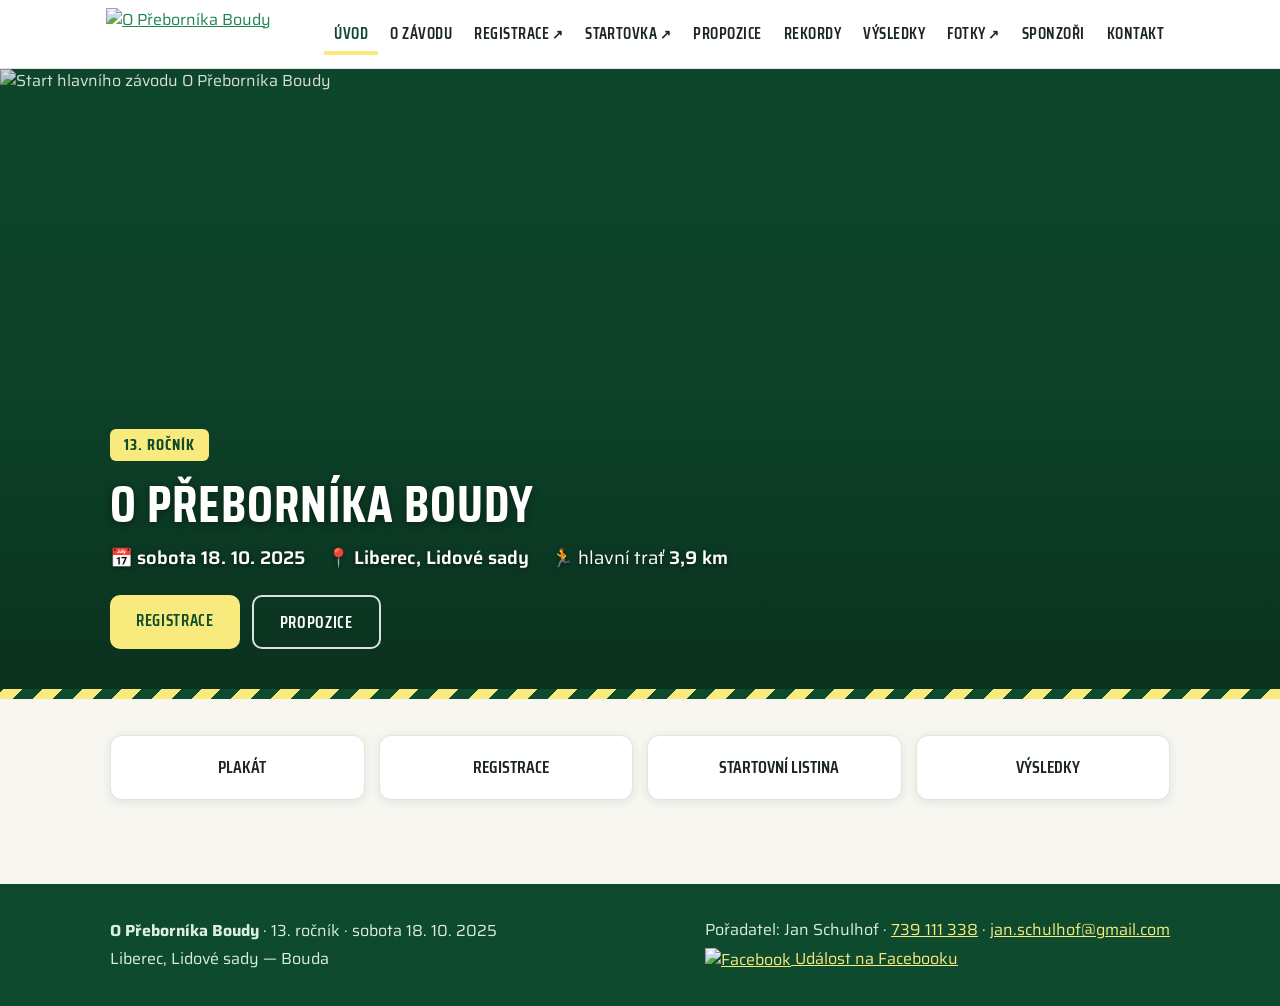
==== index.html @ d89042b5 "Add files via upload" ====
<!DOCTYPE html>
<html lang="cs">
<head>
  <meta charset="utf-8">
  <meta name="viewport" content="width=device-width, initial-scale=1, viewport-fit=cover">
  <title>O Přeborníka Boudy — přespolní běh, Liberec</title>
  <meta name="description" content="13. ročník župního přeboru o krále Boudy v přespolním běhu. Sobota 18. 10. 2025, Liberec – Lidové sady.">
  <link rel="icon" href="logo.png">
  <link rel="canonical" href="https://prebornikboudy.github.io/index.html">
  <meta property="og:title" content="O Přeborníka Boudy — přespolní běh, Liberec">
  <meta property="og:description" content="13. ročník župního přeboru o krále Boudy v přespolním běhu. Sobota 18. 10. 2025, Liberec – Lidové sady.">
  <meta property="og:type" content="website">
  <meta property="og:image" content="https://prebornikboudy.github.io/start.jpg">
  <link rel="preconnect" href="https://fonts.googleapis.com">
  <link rel="preconnect" href="https://fonts.gstatic.com" crossorigin>
  <link href="https://fonts.googleapis.com/css2?family=Saira+Condensed:wght@600;700&family=Saira:wght@400;600&display=swap" rel="stylesheet">
  <link rel="stylesheet" href="site.css?v=1">
  <script src="site.js?v=1" defer></script>
</head>
<body>
  <header class="listka">
    <div class="listka-vnitrek">
      <a class="listka-logo" href="index.html" aria-label="Úvodní stránka"><img src="logo.png" alt="O Přeborníka Boudy" height="52"></a>
      <button class="nav-prepinac" type="button" aria-label="Menu" aria-expanded="false">☰</button>
      <nav class="hlavni-nav" aria-label="Hlavní navigace">
      <a href="index.html" class="aktivni">Úvod</a>
      <a href="ozavodu.html">O závodu</a>
      <a href="https://www.sportchallenge.cz/cz/prebornikboudy/2023/registrace" class="ven" target="_blank" rel="noopener">Registrace</a>
      <a href="https://www.sportchallenge.cz/cz/prebornikboudy/2023/startovka" class="ven" target="_blank" rel="noopener">Startovka</a>
      <a href="propozice.html">Propozice</a>
      <a href="rekordy.html">Rekordy</a>
      <a href="vysledky.html">Výsledky</a>
      <a href="https://www.zonerama.com/OPrebornikaBoudy/624630" class="ven" target="_blank" rel="noopener">Fotky</a>
      <a href="sponzori.html">Sponzoři</a>
      <a href="kontakt.html">Kontakt</a>
      </nav>
    </div>
  </header>
  <div class="hero">
    <img class="hero-foto" src="start.jpg" alt="Start hlavního závodu O Přeborníka Boudy" fetchpriority="high">
    <div class="hero-obsah">
      <span class="hero-rocnik">13. ročník</span>
      <h1>O Přeborníka Boudy</h1>
      <div class="hero-info">
        <span>📅 <b>sobota 18. 10. 2025</b></span>
        <span>📍 <b>Liberec, Lidové sady</b></span>
        <span>🏃 hlavní trať <b>3,9 km</b></span>
      </div>
      <div class="tlacitka">
        <a class="tl tl-plny" href="https://www.sportchallenge.cz/cz/prebornikboudy/2023/registrace" target="_blank" rel="noopener">Registrace</a>
        <a class="tl tl-obrys" href="propozice.html">Propozice</a>
      </div>
    </div>
  </div>
  <div class="faborek"></div>

  <main class="obal">
    <div class="rychle-odkazy">
      <a class="rychly" href="plakat.jpg" target="_blank"><img src="poster.png" alt="" loading="lazy">Plakát</a>
      <a class="rychly" href="https://www.sportchallenge.cz/cz/prebornikboudy/2023/registrace" target="_blank" rel="noopener"><img src="registrace.png" alt="" loading="lazy">Registrace</a>
      <a class="rychly" href="https://www.sportchallenge.cz/cz/prebornikboudy/2023/startovka" target="_blank" rel="noopener"><img src="startovka.png" alt="" loading="lazy">Startovní listina</a>
      <a class="rychly" href="vysledky.html"><img src="vysledky.png" alt="" loading="lazy">Výsledky</a>
    </div>
  </main>
  <footer class="paticka">
    <div class="paticka-vnitrek">
      <div>
        <p><b>O Přeborníka Boudy</b> · 13. ročník · sobota 18.&nbsp;10.&nbsp;2025</p>
        <p>Liberec, Lidové sady — Bouda</p>
      </div>
      <div>
        <p>Pořadatel: Jan Schulhof · <a href="tel:+420739111338">739 111 338</a> · <a href="mailto:jan.schulhof@gmail.com">jan.schulhof@gmail.com</a></p>
        <p><a class="fb-odkaz" href="https://www.facebook.com/events/980581833179244" target="_blank" rel="noopener"><img src="facebook.png" alt="Facebook" loading="lazy"> Událost na Facebooku</a></p>
      </div>
    </div>
  </footer>
</body>
</html>
---- site.css ----
/* =========================================================================
   O Přeborníka Boudy — společný design celého webu
   Paleta vychází z původních barev závodu (zelená + žlutá „fáborková“).
   Bez Bootstrapu, bez jQuery. Jeden CSS pro všechny stránky.
   ========================================================================= */

:root {
  /* Barvy */
  --les:        #1E8552;   /* hlavní zelená (ztmavená kvůli kontrastu) */
  --les-svetla: #239F61;   /* původní zelená závodu */
  --les-tmava:  #0E4A2E;   /* hluboký les – patička, overlay */
  --faborek:    #F8EA7D;   /* žlutá páska značící trať */
  --papir:      #F7F6F1;   /* pozadí */
  --karta:      #FFFFFF;
  --inkoust:    #1B2620;   /* text */
  --inkoust-2:  #55635B;   /* tlumený text */
  --linka:      #E1E5DD;

  /* Písma */
  --pismo-nadpis: "Saira Condensed", "Arial Narrow", Arial, sans-serif;
  --pismo-text:   "Saira", Arial, sans-serif;

  --radius: 12px;
  --stin: 0 2px 10px rgba(14, 74, 46, .10);
  --stin-velky: 0 10px 30px rgba(14, 74, 46, .18);
  --max-sirka: 1100px;
  --vyska-listky: 69px;
}

* { box-sizing: border-box; }

html { scroll-behavior: smooth; }

body {
  margin: 0;
  background: var(--papir);
  color: var(--inkoust);
  font-family: var(--pismo-text);
  font-size: 16px;
  line-height: 1.55;
}

img { max-width: 100%; height: auto; }

a { color: var(--les); }
a:hover { color: var(--les-tmava); }

h1, h2, h3 {
  font-family: var(--pismo-nadpis);
  text-transform: uppercase;
  letter-spacing: .02em;
  line-height: 1.15;
  margin: 0 0 .5em;
}
h1 { font-size: clamp(2rem, 5vw, 3.2rem); font-weight: 700; }
h2 { font-size: clamp(1.5rem, 3.5vw, 2.2rem); font-weight: 600; }
h3 { font-size: 1.25rem; font-weight: 600; }

/* --- Fáborek: diagonální páska = podpis webu ------------------------- */
.faborek {
  height: 10px;
  background: repeating-linear-gradient(
    -45deg,
    var(--faborek) 0 14px,
    var(--les-tmava) 14px 28px
  );
  border: 0;
  margin: 0;
}
h2.s-faborkem::after {
  content: "";
  display: block;
  width: 90px;
  height: 7px;
  margin-top: 8px;
  background: repeating-linear-gradient(
    -45deg,
    var(--faborek) 0 9px,
    var(--les) 9px 18px
  );
  border-radius: 3px;
}
.stred h2.s-faborkem::after { margin-left: auto; margin-right: auto; }

/* --- Horní lišta ------------------------------------------------------ */
.listka {
  position: sticky;
  top: 0;
  z-index: 100;
  background: var(--karta);
  border-bottom: 1px solid var(--linka);
  box-shadow: 0 1px 6px rgba(14, 74, 46, .07);
}
.listka-vnitrek {
  max-width: var(--max-sirka);
  margin: 0 auto;
  padding: 8px 16px;
  display: flex;
  align-items: center;
  gap: 16px;
}
.listka-logo img { display: block; height: 52px; width: auto; }

.hlavni-nav {
  margin-left: auto;
  display: flex;
  flex-wrap: wrap;
  gap: 2px;
  font-family: var(--pismo-nadpis);
  text-transform: uppercase;
  font-weight: 600;
  font-size: 1.02rem;
  letter-spacing: .03em;
}
.hlavni-nav a {
  color: var(--inkoust);
  text-decoration: none;
  padding: 8px 10px;
  border-radius: 8px;
  white-space: nowrap;
}
.hlavni-nav a:hover { background: #EDF5EF; color: var(--les-tmava); }
.hlavni-nav a.aktivni {
  color: var(--les-tmava);
  box-shadow: inset 0 -4px 0 var(--faborek);
  border-radius: 8px 8px 0 0;
}
.hlavni-nav a.ven::after { content: " ↗"; font-size: .8em; }

.nav-prepinac {
  display: none;
  margin-left: auto;
  background: none;
  border: 1px solid var(--linka);
  border-radius: 8px;
  padding: 8px 12px;
  font-size: 1.3rem;
  line-height: 1;
  cursor: pointer;
  color: var(--inkoust);
}

@media (max-width: 900px) {
  .nav-prepinac { display: block; }
  .hlavni-nav {
    display: none;
    position: absolute;
    top: 100%;
    left: 0;
    right: 0;
    background: var(--karta);
    border-bottom: 1px solid var(--linka);
    box-shadow: var(--stin);
    flex-direction: column;
    padding: 8px;
    gap: 0;
  }
  .hlavni-nav.otevrene { display: flex; }
  .hlavni-nav a { padding: 12px 14px; }
  .hlavni-nav a.aktivni { box-shadow: inset 4px 0 0 var(--faborek); border-radius: 8px; }
}

/* --- Hero (úvodní stránka) ------------------------------------------- */
.hero {
  position: relative;
  min-height: min(72vh, 620px);
  display: flex;
  align-items: flex-end;
  color: #fff;
  background: var(--les-tmava);
  overflow: hidden;
}
.hero-foto {
  position: absolute;
  inset: 0;
  width: 100%;
  height: 100%;
  object-fit: cover;
  object-position: center 30%;
}
.hero::after {
  content: "";
  position: absolute;
  inset: 0;
  background: linear-gradient(to top, rgba(10, 46, 28, .88) 0%, rgba(10, 46, 28, .35) 45%, rgba(10, 46, 28, .15) 100%);
}
.hero-obsah {
  position: relative;
  z-index: 1;
  max-width: var(--max-sirka);
  margin: 0 auto;
  padding: 48px 20px 40px;
  width: 100%;
}
.hero h1 { margin-bottom: .2em; text-shadow: 0 2px 8px rgba(0,0,0,.4); }
.hero-rocnik {
  display: inline-block;
  font-family: var(--pismo-nadpis);
  text-transform: uppercase;
  font-weight: 700;
  letter-spacing: .06em;
  background: var(--faborek);
  color: var(--les-tmava);
  padding: 4px 14px;
  border-radius: 6px;
  margin-bottom: 14px;
}
.hero-info {
  display: flex;
  flex-wrap: wrap;
  gap: 8px 22px;
  font-size: 1.15rem;
  margin: 6px 0 22px;
  text-shadow: 0 1px 4px rgba(0,0,0,.5);
}
.hero-info b { font-weight: 600; }

/* --- Tlačítka --------------------------------------------------------- */
.tlacitka { display: flex; flex-wrap: wrap; gap: 12px; }
button.tl { border: 0; cursor: pointer; }
button.tl:disabled { opacity: .6; cursor: default; transform: none; box-shadow: none; }
.tl {
  display: inline-block;
  font-family: var(--pismo-nadpis);
  text-transform: uppercase;
  font-weight: 600;
  letter-spacing: .04em;
  font-size: 1.05rem;
  padding: 12px 26px;
  border-radius: 10px;
  text-decoration: none;
  transition: transform .15s ease, box-shadow .15s ease, background .15s ease;
}
.tl:hover { transform: translateY(-2px); box-shadow: var(--stin-velky); }
.tl-plny { background: var(--faborek); color: var(--les-tmava); }
.tl-plny:hover { background: #FBF2A3; color: var(--les-tmava); }
.tl-obrys { border: 2px solid rgba(255,255,255,.85); color: #fff; }
.tl-obrys:hover { background: rgba(255,255,255,.12); color: #fff; }
.tl-zeleny { background: var(--les); color: #fff; }
.tl-zeleny:hover { background: var(--les-tmava); color: #fff; }

/* --- Rozvržení obsahu ------------------------------------------------- */
.obal {
  max-width: var(--max-sirka);
  margin: 0 auto;
  padding: 36px 20px;
}
.stred { text-align: center; }

.karta {
  background: var(--karta);
  border: 1px solid var(--linka);
  border-radius: var(--radius);
  box-shadow: var(--stin);
  padding: 22px;
}

.mrizka-2 {
  display: grid;
  grid-template-columns: 1fr 1fr;
  gap: 24px;
  align-items: start;
}
@media (max-width: 760px) { .mrizka-2 { grid-template-columns: 1fr; } }

/* Rychlé odkazy na úvodu */
.rychle-odkazy {
  display: grid;
  grid-template-columns: repeat(auto-fit, minmax(180px, 1fr));
  gap: 14px;
}
.rychly {
  display: flex;
  align-items: center;
  justify-content: center;
  gap: 10px;
  background: var(--karta);
  border: 1px solid var(--linka);
  border-radius: var(--radius);
  box-shadow: var(--stin);
  padding: 18px 14px;
  font-family: var(--pismo-nadpis);
  text-transform: uppercase;
  font-weight: 600;
  font-size: 1.1rem;
  color: var(--inkoust);
  text-decoration: none;
  transition: transform .15s ease, box-shadow .15s ease;
}
.rychly:hover { transform: translateY(-3px); box-shadow: var(--stin-velky); color: var(--les-tmava); }
.rychly img { height: 26px; width: auto; }

/* --- Tabulky (propozice) ---------------------------------------------- */
.tab {
  width: 100%;
  border-collapse: collapse;
  background: var(--karta);
  border-radius: var(--radius);
  overflow: hidden;
  box-shadow: var(--stin);
}
.tab th {
  background: var(--les);
  color: #fff;
  font-family: var(--pismo-nadpis);
  text-transform: uppercase;
  letter-spacing: .04em;
  font-weight: 600;
  padding: 10px 14px;
  text-align: left;
}
.tab td { padding: 9px 14px; border-top: 1px solid var(--linka); }
.tab tr:nth-child(even) td { background: #F4F8F3; }

/* Program dne jako časová osa */
.program { list-style: none; margin: 0; padding: 0; }
.program li {
  display: flex;
  gap: 16px;
  align-items: baseline;
  padding: 8px 0;
  border-bottom: 1px dashed var(--linka);
}
.program li:last-child { border-bottom: 0; }
.program .cas {
  font-family: var(--pismo-nadpis);
  font-weight: 700;
  font-size: 1.2rem;
  color: var(--les);
  min-width: 64px;
  text-align: right;
}

/* --- Sekce propozic --------------------------------------------------- */
.propozice-sekce { margin-bottom: 30px; }
.propozice-sekce h2 { margin-top: 0; }

/* --- Rekordy ---------------------------------------------------------- */
.rekord-karty {
  display: grid;
  grid-template-columns: repeat(auto-fit, minmax(290px, 1fr));
  gap: 18px;
}
.rekord-karta {
  display: flex;
  gap: 16px;
  align-items: center;
  text-align: left;
}
.rekord-karta img {
  width: 96px;
  height: 72px;
  object-fit: cover;
  border-radius: 8px;
  flex-shrink: 0;
  position: relative;
  transform-origin: left center;   /* roste od levého okraje, neuteče ze stránky */
  transition: transform 1s ease-in-out;
}
.rekord-karta a:hover img {
  transform: scale(2.6);
  z-index: 10;
  box-shadow: var(--stin-velky);
}
.rekord-karta .cas-velky {
  font-family: var(--pismo-nadpis);
  font-weight: 700;
  font-size: 1.6rem;
  color: var(--les);
  display: block;
  line-height: 1.1;
}

/* Žebříček nejrychlejších časů */
.zebricek {
  width: 100%;
  border-collapse: separate;
  border-spacing: 0;
  background: var(--karta);
  border-radius: var(--radius);
  overflow: visible;   /* kvůli vyskakovacím kartám */
  box-shadow: var(--stin);
}
.zebricek thead th {
  text-align: left;
  background: var(--les);
  color: #fff;
  font-family: var(--pismo-nadpis);
  text-transform: uppercase;
  letter-spacing: .04em;
  font-weight: 600;
  padding: 10px 12px;
  position: sticky;
  top: var(--vyska-listky);  /* pod lištou */
  z-index: 5;
}
/* krycí pás v barvě pozadí nad záhlavím – zakrývá škvírku mezi lištou
   a záhlavím, ve které jinak při rolování problikává text řádků */
.zebricek thead th::before {
  content: "";
  position: absolute;
  left: 0;
  right: 0;
  bottom: 100%;
  height: 24px;
  background: var(--papir);
}
.zebricek td {
  padding: 8px 12px;
  border-top: 1px solid var(--linka);
  vertical-align: middle;
}
.zebricek > tbody > tr:hover > td { background: #F1F7EE; }

/* startovní číslo = pořadí */
.bib {
  display: inline-flex;
  align-items: center;
  justify-content: center;
  min-width: 44px;
  padding: 3px 8px;
  border: 2px solid var(--inkoust);
  border-radius: 6px;
  background: #fff;
  font-family: var(--pismo-nadpis);
  font-weight: 700;
  font-size: 1.05rem;
}
tr.top-1 .bib { background: #FFD84D; border-color: #B8860B; }
tr.top-2 .bib { background: #E8E8E8; border-color: #8C8C8C; }
tr.top-3 .bib { background: #EFC199; border-color: #A05C2C; }
tr.top-1 td, tr.top-2 td, tr.top-3 td { font-weight: 600; }

.zebricek .cas-b {
  font-family: var(--pismo-nadpis);
  font-weight: 700;
  font-size: 1.15rem;
  color: var(--les-tmava);
}

/* Foto s vyskakovací kartou dalších časů */
.foto-bunka { position: relative; }
.foto-bunka > a img,
.foto-bunka > .foto-spoust img {
  width: 64px;
  height: 46px;
  object-fit: cover;
  border-radius: 6px;
  display: block;
  position: relative;
  z-index: 1;
  transition: transform .8s ease-in-out;
}
.foto-bunka:hover > a img,
.foto-bunka:hover > .foto-spoust img { transform: scale(1.6); z-index: 2; }

.foto-spoust {
  background: none;
  border: 0;
  padding: 0;
  cursor: pointer;
  display: block;
  position: relative;
}
/* tečka signalizující, že jsou k dispozici další časy */
.foto-spoust::after {
  content: "+" attr(data-pocet);
  position: absolute;
  right: -7px;
  top: -7px;
  background: var(--faborek);
  color: var(--les-tmava);
  border: 1px solid var(--les-tmava);
  font: 700 .72rem var(--pismo-nadpis);
  border-radius: 999px;
  padding: 1px 5px;
  line-height: 1.2;
}

.dalsi-casy {
  position: absolute;
  right: calc(100% + 10px);
  top: 50%;
  transform: translateY(-50%) translateX(6px);
  background: var(--karta);
  border: 1px solid var(--linka);
  border-top: 5px solid var(--faborek);
  border-radius: 10px;
  box-shadow: var(--stin-velky);
  padding: 12px 14px;
  min-width: 230px;
  z-index: 20;
  opacity: 0;
  visibility: hidden;
  pointer-events: none;
  transition: opacity .16s ease, transform .16s ease, visibility .16s;
  transition-delay: .3s;          /* odpuštění při přejíždění myší */
  text-align: left;
}
/* neviditelný můstek přes mezeru mezi fotkou a kartou */
.dalsi-casy::before {
  content: "";
  position: absolute;
  left: 100%;
  top: -6px;
  bottom: -6px;
  width: 16px;
}
.foto-bunka:hover .dalsi-casy,
.foto-bunka.otevrena .dalsi-casy {
  opacity: 1;
  visibility: visible;
  pointer-events: auto;
  transform: translateY(-50%) translateX(0);
  transition-delay: 0s;
}
.dalsi-casy h4 {
  margin: 0 0 8px;
  font-family: var(--pismo-nadpis);
  text-transform: uppercase;
  font-size: .95rem;
  letter-spacing: .04em;
  color: var(--les-tmava);
}
.dalsi-casy table { border-collapse: collapse; width: 100%; }
.dalsi-casy td { padding: 4px 8px 4px 0; border: 0; }
.dalsi-casy img {
  width: 52px;
  height: 38px;
  object-fit: cover;
  border-radius: 5px;
  display: block;
  transition: transform .9s ease-in-out;
}
.dalsi-casy a:hover img { transform: scale(1.5); }
.dalsi-casy .dc-cas { font-weight: 600; white-space: nowrap; }
.dalsi-casy .dc-bezfoto {
  display: inline-block;
  width: 52px;
  text-align: center;
  color: var(--inkoust-2);
}
.dalsi-casy .dc-rok { color: var(--inkoust-2); }

/* na užších displejích vyskočí karta nad fotku místo doleva */
@media (max-width: 760px) {
  .dalsi-casy {
    right: 0;
    top: auto;
    bottom: calc(100% + 8px);
    transform: translateY(4px);
  }
  .foto-bunka:hover .dalsi-casy,
  .foto-bunka.otevrena .dalsi-casy { transform: translateY(0); }
  .dalsi-casy::before {
    left: 0;
    right: 0;
    width: auto;
    top: 100%;
    bottom: auto;
    height: 14px;
  }
  .zebricek thead th { top: var(--vyska-listky); font-size: .9rem; padding: 8px 8px; }
  .zebricek td { padding: 7px 8px; }
}

/* --- Sponzoři --------------------------------------------------------- */
.sponzori-mrizka {
  display: grid;
  grid-template-columns: repeat(auto-fit, minmax(220px, 1fr));
  gap: 18px;
  align-items: stretch;
}
.sponzor {
  display: flex;
  align-items: center;
  justify-content: center;
  background: var(--karta);
  border: 1px solid var(--linka);
  border-radius: var(--radius);
  box-shadow: var(--stin);
  padding: 24px;
  min-height: 150px;
  transition: transform .15s ease, box-shadow .15s ease;
}
.sponzor:hover { transform: translateY(-3px); box-shadow: var(--stin-velky); }
.sponzor img { max-height: 110px; width: auto; max-width: 100%; }

/* --- Kontakt ---------------------------------------------------------- */
.kontakt-karta {
  display: flex;
  gap: 26px;
  align-items: center;
  flex-wrap: wrap;
  justify-content: center;
  text-align: left;
}
.kontakt-karta img {
  width: 220px;
  border-radius: var(--radius);
  box-shadow: var(--stin);
}
.kontakt-udaje { font-size: 1.1rem; }
.kontakt-udaje h2 { margin-bottom: .3em; }

/* --- Video / mapa ------------------------------------------------------ */
video { width: 100%; border-radius: var(--radius); box-shadow: var(--stin); background: #000; }
.mapa-obr img { border-radius: var(--radius); box-shadow: var(--stin); }

/* --- Patička ---------------------------------------------------------- */
.paticka {
  background: var(--les-tmava);
  color: #DCEDE2;
  margin-top: 48px;
}
.paticka-vnitrek {
  max-width: var(--max-sirka);
  margin: 0 auto;
  padding: 30px 20px;
  display: flex;
  flex-wrap: wrap;
  gap: 20px 40px;
  align-items: center;
  justify-content: space-between;
}
.paticka a { color: var(--faborek); }
.paticka a:hover { color: #fff; }
.paticka .fb-odkaz img { height: 40px; width: 40px; vertical-align: middle; }
.paticka p { margin: 4px 0; }

/* --- Back-to-top tlačítko (na všech stránkách) ------------------------ */
#backToTop {
  position: fixed;
  right: 0;
  bottom: 0;
  width: 48px;
  height: 48px;
  margin: 0;
  padding: 0;
  border: none;
  border-radius: 0;
  background: var(--les);
  color: #fff;
  display: inline-flex;
  align-items: center;
  justify-content: center;
  font-size: 20px;
  cursor: pointer;
  z-index: 9999;
  box-shadow: 0 6px 16px rgba(0, 0, 0, .2);
  opacity: 0;
  visibility: hidden;
  pointer-events: none;
  transform: translateY(8px);
  transition: opacity .2s ease, transform .2s ease, visibility .2s;
}
#backToTop:hover { background: var(--les-tmava); }
#backToTop.show {
  opacity: 1;
  visibility: visible;
  pointer-events: auto;
  transform: translateY(0);
}
@media (max-width: 768px) {
  #backToTop {
    width: 29px;
    height: 29px;
    font-size: 14px;
  }
}

/* --- Přístupnost a pohyb ---------------------------------------------- */
:focus-visible {
  outline: 3px solid var(--les-svetla);
  outline-offset: 2px;
  border-radius: 4px;
}

@media (prefers-reduced-motion: reduce) {
  html { scroll-behavior: auto; }
  *, *::before, *::after { transition: none !important; animation: none !important; }
}
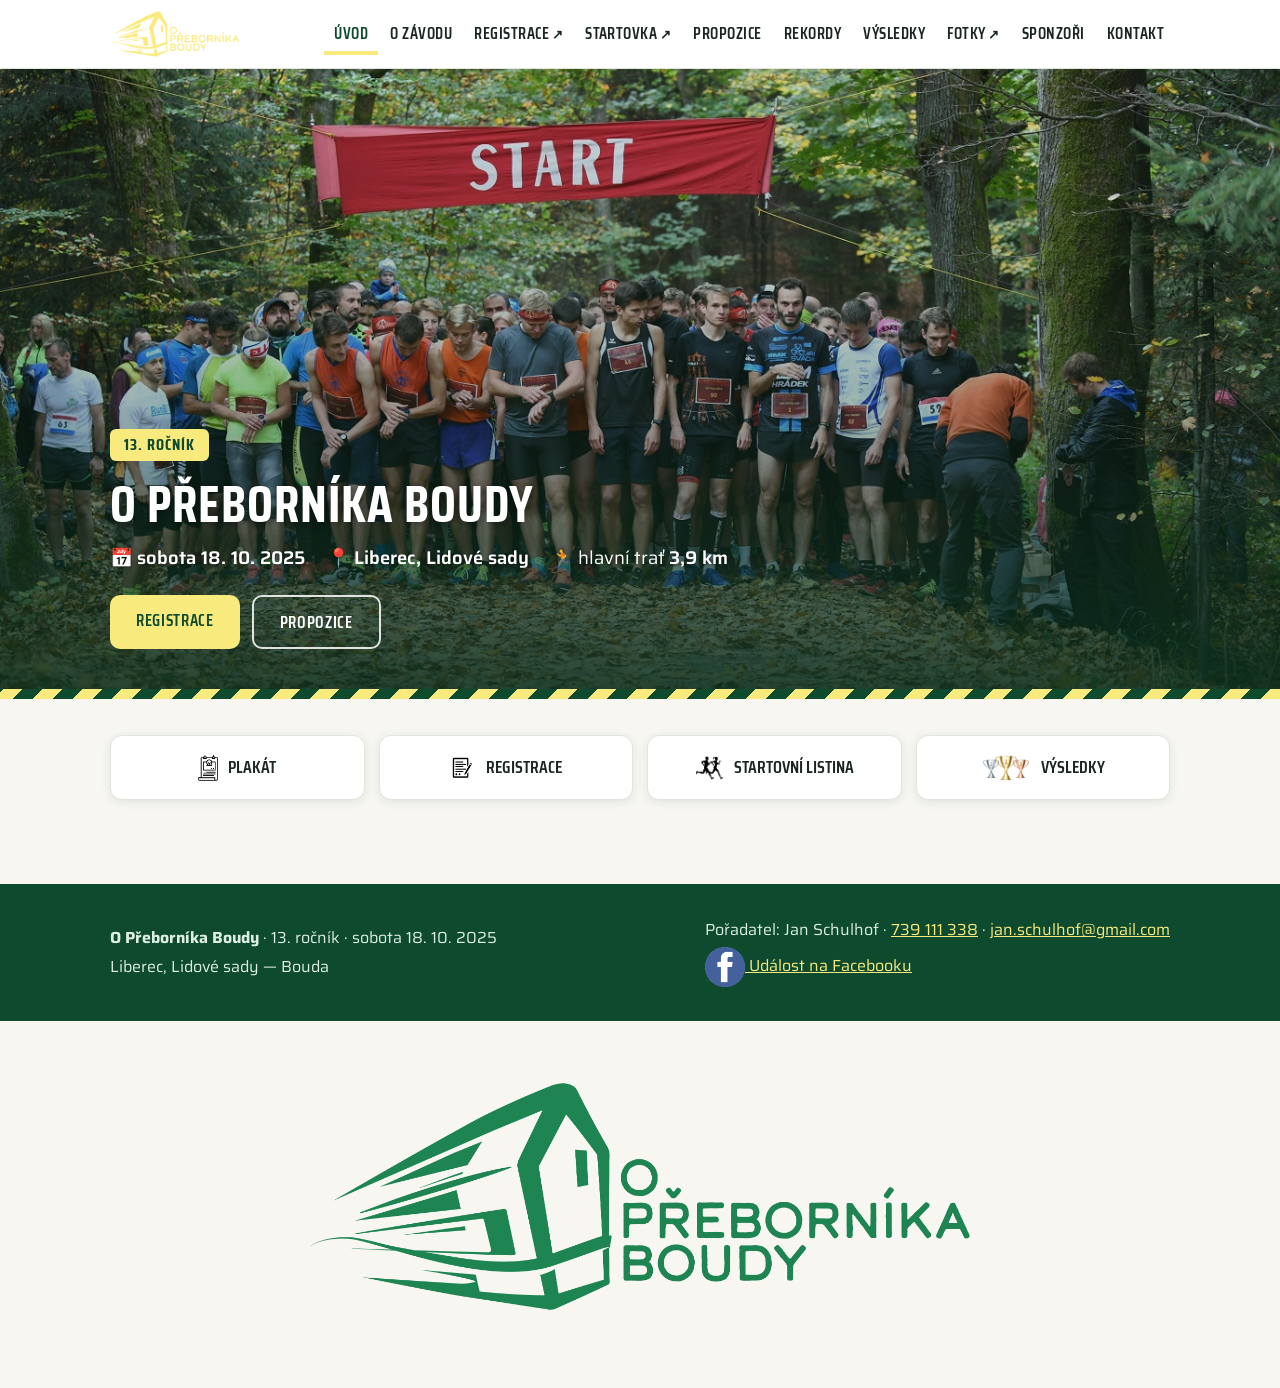
==== commit 0d9a7a63: "Add files via upload" ====
--- a/index.html
+++ b/index.html
@@ -74,5 +74,8 @@
       </div>
     </div>
   </footer>
+  <div class="logo-pas">
+    <img src="logo-velke-zelene.png" alt="O Přeborníka Boudy" loading="lazy">
+  </div>
 </body>
 </html>
--- a/site.css
+++ b/site.css
@@ -391,19 +391,8 @@
   font-weight: 600;
   padding: 10px 12px;
   position: sticky;
-  top: var(--vyska-listky);  /* pod lištou */
+  top: calc(var(--vyska-listky) - 2px);  /* 2 px pod lištu, ať nevzniká škvírka */
   z-index: 5;
-}
-/* krycí pás v barvě pozadí nad záhlavím – zakrývá škvírku mezi lištou
-   a záhlavím, ve které jinak při rolování problikává text řádků */
-.zebricek thead th::before {
-  content: "";
-  position: absolute;
-  left: 0;
-  right: 0;
-  bottom: 100%;
-  height: 24px;
-  background: var(--papir);
 }
 .zebricek td {
   padding: 8px 12px;
@@ -462,6 +451,20 @@
   display: block;
   position: relative;
 }
+/* řádky bez fotky: místo náhledu decentní čudlík s hodinami */
+.foto-spoust-bezfoto {
+  width: 64px;
+  height: 46px;
+  border: 1px dashed var(--linka);
+  border-radius: 6px;
+  background: #fff;
+  color: var(--inkoust-2);
+  font-size: 1.15rem;
+  display: inline-flex;
+  align-items: center;
+  justify-content: center;
+}
+.foto-bunka:hover .foto-spoust-bezfoto { border-color: var(--les); color: var(--les); }
 /* tečka signalizující, že jsou k dispozici další časy */
 .foto-spoust::after {
   content: "+" attr(data-pocet);
@@ -560,7 +563,7 @@
     bottom: auto;
     height: 14px;
   }
-  .zebricek thead th { top: var(--vyska-listky); font-size: .9rem; padding: 8px 8px; }
+  .zebricek thead th { top: calc(var(--vyska-listky) - 2px); font-size: .9rem; padding: 8px 8px; }
   .zebricek td { padding: 7px 8px; }
 }
 
@@ -606,6 +609,20 @@
 /* --- Video / mapa ------------------------------------------------------ */
 video { width: 100%; border-radius: var(--radius); box-shadow: var(--stin); background: #000; }
 .mapa-obr img { border-radius: var(--radius); box-shadow: var(--stin); }
+
+/* --- Velké logo na úvodní stránce (jen PC) ---------------------------- */
+.logo-pas {
+  text-align: center;
+  padding: 44px 20px 52px;
+}
+.logo-pas img {
+  max-width: 680px;
+  width: 70%;
+  height: auto;
+}
+@media (max-width: 768px) {
+  .logo-pas { display: none; }
+}
 
 /* --- Patička ---------------------------------------------------------- */
 .paticka {
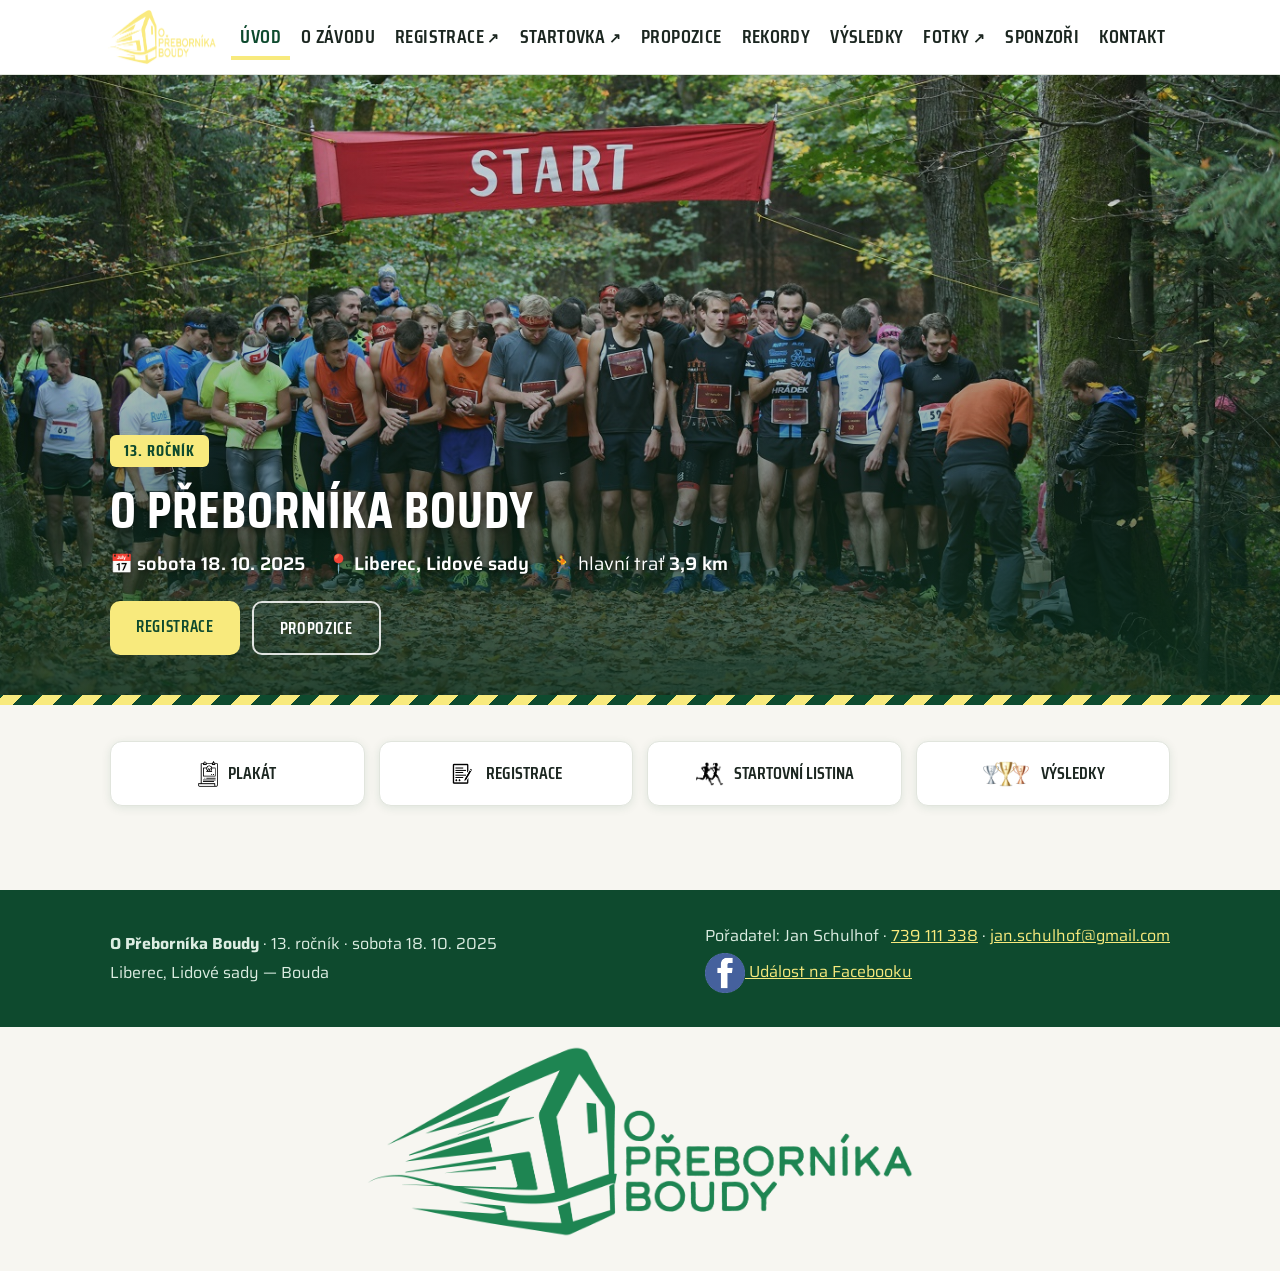
==== commit c4fbe0c1: "Add files via upload" ====
--- a/index.html
+++ b/index.html
@@ -14,8 +14,9 @@
   <link rel="preconnect" href="https://fonts.googleapis.com">
   <link rel="preconnect" href="https://fonts.gstatic.com" crossorigin>
   <link href="https://fonts.googleapis.com/css2?family=Saira+Condensed:wght@600;700&family=Saira:wght@400;600&display=swap" rel="stylesheet">
-  <link rel="stylesheet" href="site.css?v=1">
-  <script src="site.js?v=1" defer></script>
+  <link rel="preload" as="image" href="start.jpg" fetchpriority="high">
+  <link rel="stylesheet" href="site.css?v=2">
+  <script src="site.js?v=2" defer></script>
 </head>
 <body>
   <header class="listka">
--- a/site.css
+++ b/site.css
@@ -24,7 +24,7 @@
   --stin: 0 2px 10px rgba(14, 74, 46, .10);
   --stin-velky: 0 10px 30px rgba(14, 74, 46, .18);
   --max-sirka: 1100px;
-  --vyska-listky: 69px;
+  --vyska-listky: 76px;
 }
 
 * { box-sizing: border-box; }
@@ -33,6 +33,7 @@
 
 body {
   margin: 0;
+  overflow-x: hidden;
   background: var(--papir);
   color: var(--inkoust);
   font-family: var(--pismo-text);
@@ -94,12 +95,12 @@
 .listka-vnitrek {
   max-width: var(--max-sirka);
   margin: 0 auto;
-  padding: 8px 16px;
-  display: flex;
-  align-items: center;
-  gap: 16px;
-}
-.listka-logo img { display: block; height: 52px; width: auto; }
+  padding: 6px 16px;
+  display: flex;
+  align-items: center;
+  gap: 14px;
+}
+.listka-logo img { display: block; height: 62px; width: auto; }
 
 .hlavni-nav {
   margin-left: auto;
@@ -109,13 +110,16 @@
   font-family: var(--pismo-nadpis);
   text-transform: uppercase;
   font-weight: 600;
-  font-size: 1.02rem;
-  letter-spacing: .03em;
+  font-size: 1.22rem;
+  letter-spacing: .02em;
+  flex-wrap: nowrap;
+  align-items: center;
 }
 .hlavni-nav a {
   color: var(--inkoust);
   text-decoration: none;
-  padding: 8px 10px;
+  padding: 8px 9px;
+  white-space: nowrap;
   border-radius: 8px;
   white-space: nowrap;
 }
@@ -125,7 +129,7 @@
   box-shadow: inset 0 -4px 0 var(--faborek);
   border-radius: 8px 8px 0 0;
 }
-.hlavni-nav a.ven::after { content: " ↗"; font-size: .8em; }
+.hlavni-nav a.ven::after { content: " ↗"; font-size: .72em; }
 
 .nav-prepinac {
   display: none;
@@ -140,7 +144,20 @@
   color: var(--inkoust);
 }
 
-@media (max-width: 900px) {
+/* Mobil na šířku a menší tablety: všechny sekce přímo v liště, jen zhuštěné */
+@media (min-width: 701px) and (max-width: 1150px) {
+  .hlavni-nav { font-size: 1rem; }
+  .hlavni-nav a { padding: 8px 7px; }
+  .listka-vnitrek { gap: 8px; }
+}
+/* mobil na šířku: logo v liště zabírá místo sekcím a deformuje se – skrýt ho */
+@media (max-width: 950px) and (max-height: 500px) {
+  .listka-logo { display: none; }
+  .hlavni-nav { margin-left: 0; }
+}
+
+/* Mobil na výšku: menu pod tlačítkem, posuvné, aby byly vždy vidět všechny položky */
+@media (max-width: 700px) {
   .nav-prepinac { display: block; }
   .hlavni-nav {
     display: none;
@@ -154,6 +171,9 @@
     flex-direction: column;
     padding: 8px;
     gap: 0;
+    max-height: calc(100dvh - var(--vyska-listky));
+    overflow-y: auto;
+    -webkit-overflow-scrolling: touch;
   }
   .hlavni-nav.otevrene { display: flex; }
   .hlavni-nav a { padding: 12px 14px; }
@@ -391,7 +411,7 @@
   font-weight: 600;
   padding: 10px 12px;
   position: sticky;
-  top: calc(var(--vyska-listky) - 2px);  /* 2 px pod lištu, ať nevzniká škvírka */
+  top: calc(var(--vyska-listky) - 3px);  /* pod lištu, ať nevzniká škvírka */
   z-index: 5;
 }
 .zebricek td {
@@ -563,8 +583,33 @@
     bottom: auto;
     height: 14px;
   }
-  .zebricek thead th { top: calc(var(--vyska-listky) - 2px); font-size: .9rem; padding: 8px 8px; }
+  .zebricek thead th { top: calc(var(--vyska-listky) - 3px); font-size: .9rem; padding: 8px 8px; }
   .zebricek td { padding: 7px 8px; }
+
+  /* Tabulka se přizpůsobí šířce displeje: sloupce mají podíl z šířky,
+     takže na širším telefonu zůstávají v původní velikosti a na užším
+     se zmenší jen o tolik, kolik je potřeba, aby nic nepřetékalo. */
+  .zebricek { width: 100%; table-layout: fixed; }
+  .zebricek th, .zebricek td { overflow-wrap: anywhere; }
+  .zebricek th:nth-child(1), .zebricek td:nth-child(1) { width: 15%; }
+  .zebricek th:nth-child(2), .zebricek td:nth-child(2) { width: 17%; }
+  .zebricek th:nth-child(3), .zebricek td:nth-child(3) { width: 34%; }
+  .zebricek th:nth-child(4), .zebricek td:nth-child(4) { width: 14%; }
+  .zebricek th:nth-child(5), .zebricek td:nth-child(5) { width: 20%; }
+  .bib { min-width: 0; width: 100%; padding: 3px 4px; }
+  .foto-bunka > a img,
+  .foto-bunka > .foto-spoust img,
+  .foto-spoust-bezfoto { width: 100%; max-width: 64px; height: auto; aspect-ratio: 64 / 46; }
+}
+
+/* Užší telefony: zmenšit okraje stránky, ať má tabulka víc místa */
+@media (max-width: 430px) {
+  .obal { padding-left: 12px; padding-right: 12px; }
+  .zebricek thead th { font-size: .84rem; padding: 7px 4px; letter-spacing: 0; }
+  .zebricek td { padding: 6px 4px; }
+  .bib { font-size: .95rem; padding: 3px 2px; }
+  .zebricek .cas-b { font-size: 1rem; }
+  .foto-spoust-bezfoto { font-size: 1rem; }
 }
 
 /* --- Sponzoři --------------------------------------------------------- */
@@ -613,11 +658,11 @@
 /* --- Velké logo na úvodní stránce (jen PC) ---------------------------- */
 .logo-pas {
   text-align: center;
-  padding: 44px 20px 52px;
+  padding: 6px 20px 14px;
 }
 .logo-pas img {
-  max-width: 680px;
-  width: 70%;
+  max-width: 560px;
+  width: 58%;
   height: auto;
 }
 @media (max-width: 768px) {
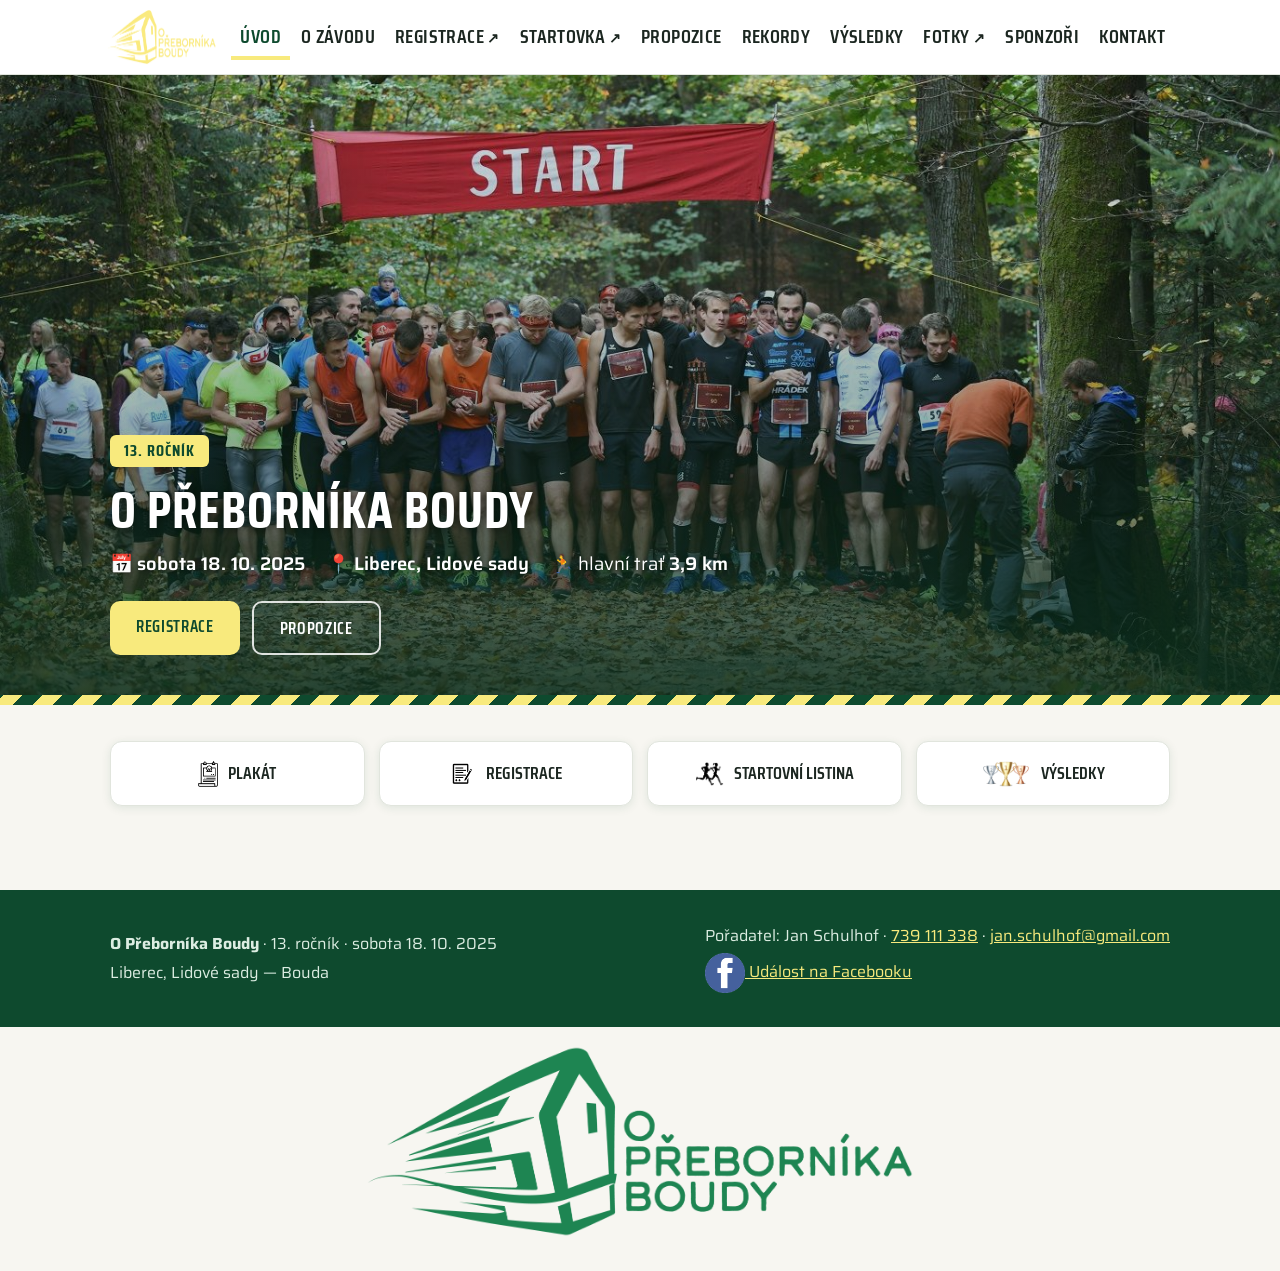
==== commit 2c6b558d: "Add files via upload" ====
--- a/index.html
+++ b/index.html
@@ -15,7 +15,7 @@
   <link rel="preconnect" href="https://fonts.gstatic.com" crossorigin>
   <link href="https://fonts.googleapis.com/css2?family=Saira+Condensed:wght@600;700&family=Saira:wght@400;600&display=swap" rel="stylesheet">
   <link rel="preload" as="image" href="start.jpg" fetchpriority="high">
-  <link rel="stylesheet" href="site.css?v=2">
+  <link rel="stylesheet" href="site.css?v=3">
   <script src="site.js?v=2" defer></script>
 </head>
 <body>
--- a/site.css
+++ b/site.css
@@ -591,11 +591,20 @@
      se zmenší jen o tolik, kolik je potřeba, aby nic nepřetékalo. */
   .zebricek { width: 100%; table-layout: fixed; }
   .zebricek th, .zebricek td { overflow-wrap: anywhere; }
-  .zebricek th:nth-child(1), .zebricek td:nth-child(1) { width: 15%; }
-  .zebricek th:nth-child(2), .zebricek td:nth-child(2) { width: 17%; }
-  .zebricek th:nth-child(3), .zebricek td:nth-child(3) { width: 34%; }
+  .zebricek th:nth-child(1), .zebricek td:nth-child(1) { width: 14%; }
+  .zebricek th:nth-child(2), .zebricek td:nth-child(2) { width: 16%; }
+  .zebricek th:nth-child(3), .zebricek td:nth-child(3) { width: 35%; }
   .zebricek th:nth-child(4), .zebricek td:nth-child(4) { width: 14%; }
-  .zebricek th:nth-child(5), .zebricek td:nth-child(5) { width: 20%; }
+  .zebricek th:nth-child(5), .zebricek td:nth-child(5) { width: 21%; }
+  /* pořadí, čas a rok se nikdy nelámou – zalomí se jen jméno */
+  .zebricek td:nth-child(1), .zebricek td:nth-child(2), .zebricek td:nth-child(4),
+  .zebricek th:nth-child(1), .zebricek th:nth-child(2), .zebricek th:nth-child(4) {
+    white-space: nowrap;
+    overflow-wrap: normal;
+  }
+  /* místo pro štítek +N, ať nepřetéká přes okraj tabulky */
+  .zebricek td:nth-child(5) { padding-right: 12px; }
+  .foto-spoust::after { right: -4px; }
   .bib { min-width: 0; width: 100%; padding: 3px 4px; }
   .foto-bunka > a img,
   .foto-bunka > .foto-spoust img,
@@ -608,7 +617,8 @@
   .zebricek thead th { font-size: .84rem; padding: 7px 4px; letter-spacing: 0; }
   .zebricek td { padding: 6px 4px; }
   .bib { font-size: .95rem; padding: 3px 2px; }
-  .zebricek .cas-b { font-size: 1rem; }
+  .zebricek .cas-b { font-size: .95rem; }
+  .zebricek td:nth-child(4) { font-size: .82rem; }
   .foto-spoust-bezfoto { font-size: 1rem; }
 }
 
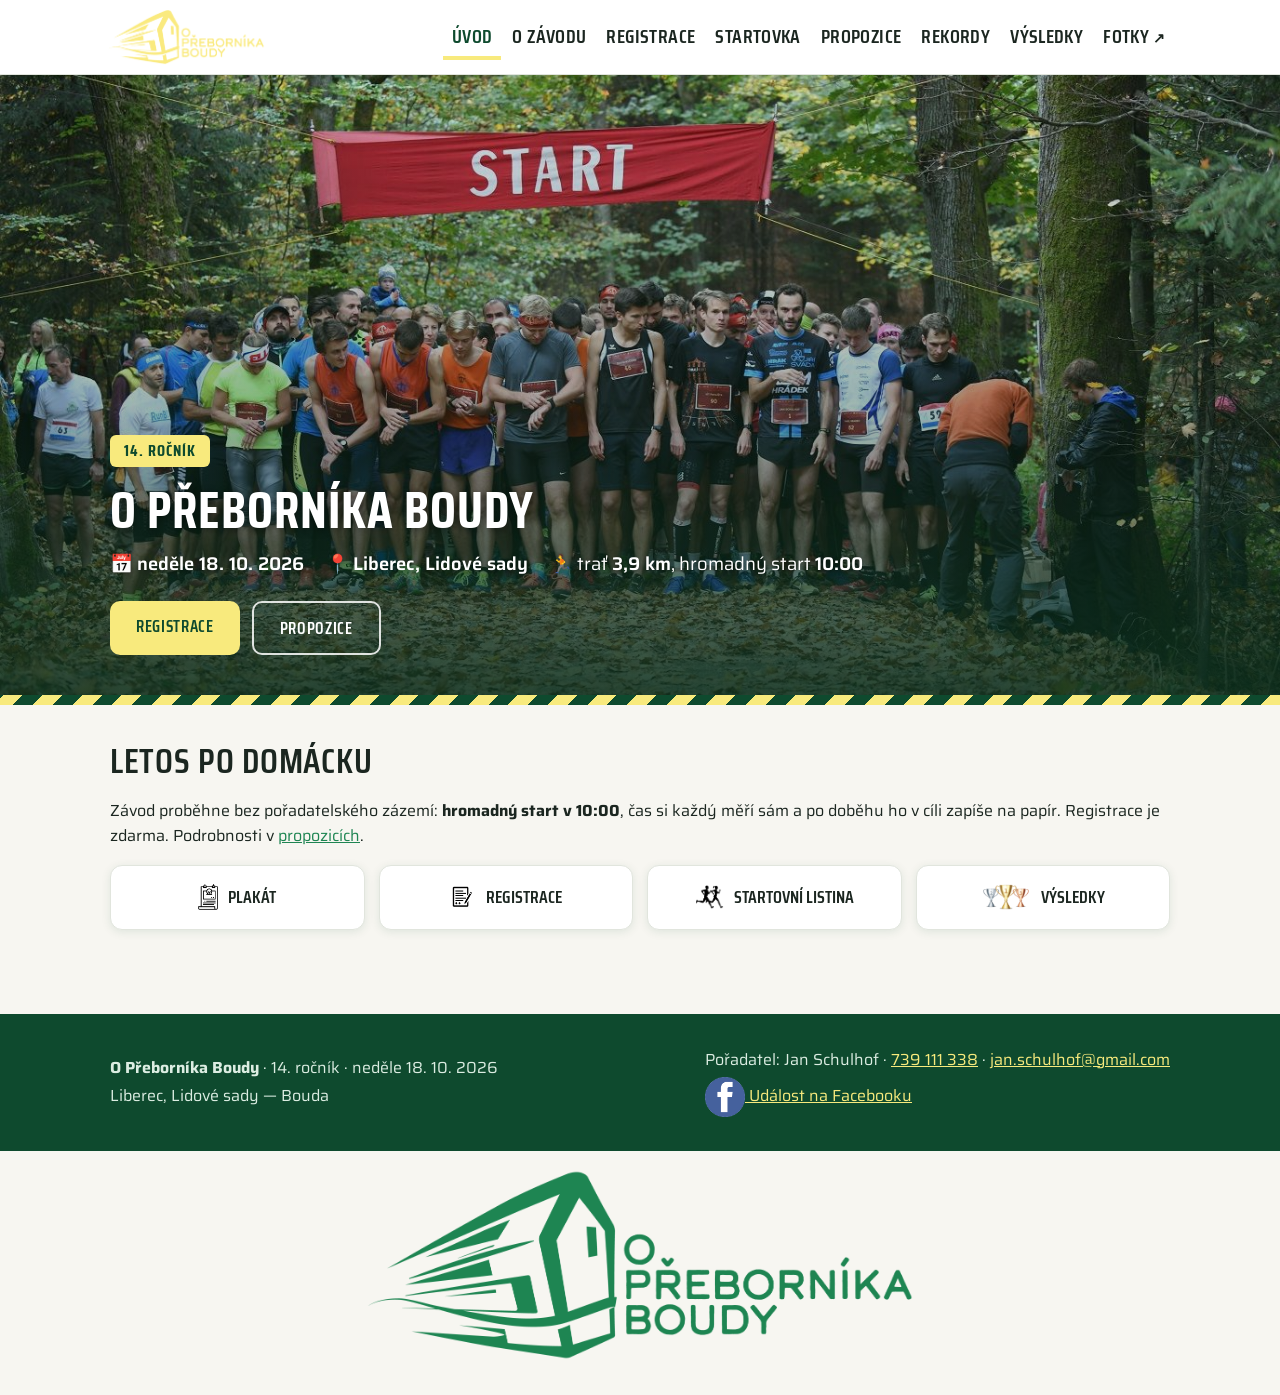
==== commit fab6734d: "Add files via upload" ====
--- a/index.html
+++ b/index.html
@@ -4,19 +4,20 @@
   <meta charset="utf-8">
   <meta name="viewport" content="width=device-width, initial-scale=1, viewport-fit=cover">
   <title>O Přeborníka Boudy — přespolní běh, Liberec</title>
-  <meta name="description" content="13. ročník župního přeboru o krále Boudy v přespolním běhu. Sobota 18. 10. 2025, Liberec – Lidové sady.">
+  <meta name="description" content="14. ročník župního přeboru o krále Boudy v přespolním běhu. Neděle 18. 10. 2026, Liberec – Lidové sady. Hromadný start, trať 3,9 km.">
   <link rel="icon" href="logo.png">
   <link rel="canonical" href="https://prebornikboudy.github.io/index.html">
   <meta property="og:title" content="O Přeborníka Boudy — přespolní běh, Liberec">
-  <meta property="og:description" content="13. ročník župního přeboru o krále Boudy v přespolním běhu. Sobota 18. 10. 2025, Liberec – Lidové sady.">
+  <meta property="og:description" content="14. ročník župního přeboru o krále Boudy v přespolním běhu. Neděle 18. 10. 2026, Liberec – Lidové sady. Hromadný start, trať 3,9 km.">
   <meta property="og:type" content="website">
   <meta property="og:image" content="https://prebornikboudy.github.io/start.jpg">
   <link rel="preconnect" href="https://fonts.googleapis.com">
   <link rel="preconnect" href="https://fonts.gstatic.com" crossorigin>
   <link href="https://fonts.googleapis.com/css2?family=Saira+Condensed:wght@600;700&family=Saira:wght@400;600&display=swap" rel="stylesheet">
   <link rel="preload" as="image" href="start.jpg" fetchpriority="high">
-  <link rel="stylesheet" href="site.css?v=3">
+  <link rel="stylesheet" href="site.css?v=4">
   <script src="site.js?v=2" defer></script>
+  <script src="registrace.js?v=1" defer></script>
 </head>
 <body>
   <header class="listka">
@@ -26,29 +27,27 @@
       <nav class="hlavni-nav" aria-label="Hlavní navigace">
       <a href="index.html" class="aktivni">Úvod</a>
       <a href="ozavodu.html">O závodu</a>
-      <a href="https://www.sportchallenge.cz/cz/prebornikboudy/2023/registrace" class="ven" target="_blank" rel="noopener">Registrace</a>
-      <a href="https://www.sportchallenge.cz/cz/prebornikboudy/2023/startovka" class="ven" target="_blank" rel="noopener">Startovka</a>
+      <a href="startovka.html#registrace" data-registrace>Registrace</a>
+      <a href="startovka.html">Startovka</a>
       <a href="propozice.html">Propozice</a>
       <a href="rekordy.html">Rekordy</a>
       <a href="vysledky.html">Výsledky</a>
       <a href="https://www.zonerama.com/OPrebornikaBoudy/624630" class="ven" target="_blank" rel="noopener">Fotky</a>
-      <a href="sponzori.html">Sponzoři</a>
-      <a href="kontakt.html">Kontakt</a>
       </nav>
     </div>
   </header>
   <div class="hero">
     <img class="hero-foto" src="start.jpg" alt="Start hlavního závodu O Přeborníka Boudy" fetchpriority="high">
     <div class="hero-obsah">
-      <span class="hero-rocnik">13. ročník</span>
+      <span class="hero-rocnik">14. ročník</span>
       <h1>O Přeborníka Boudy</h1>
       <div class="hero-info">
-        <span>📅 <b>sobota 18. 10. 2025</b></span>
+        <span>📅 <b>neděle 18. 10. 2026</b></span>
         <span>📍 <b>Liberec, Lidové sady</b></span>
-        <span>🏃 hlavní trať <b>3,9 km</b></span>
+        <span>🏃 trať <b>3,9 km</b>, hromadný start <b>10:00</b></span>
       </div>
       <div class="tlacitka">
-        <a class="tl tl-plny" href="https://www.sportchallenge.cz/cz/prebornikboudy/2023/registrace" target="_blank" rel="noopener">Registrace</a>
+        <a class="tl tl-plny" href="startovka.html#registrace" data-registrace>Registrace</a>
         <a class="tl tl-obrys" href="propozice.html">Propozice</a>
       </div>
     </div>
@@ -56,17 +55,22 @@
   <div class="faborek"></div>
 
   <main class="obal">
+    <section class="oznameni">
+      <h2>Letos po domácku</h2>
+      <p>Závod proběhne bez pořadatelského zázemí: <b>hromadný start v 10:00</b>, čas si každý měří sám
+         a po doběhu ho v cíli zapíše na papír. Registrace je zdarma. Podrobnosti v <a href="propozice.html">propozicích</a>.</p>
+    </section>
     <div class="rychle-odkazy">
       <a class="rychly" href="plakat.jpg" target="_blank"><img src="poster.png" alt="" loading="lazy">Plakát</a>
-      <a class="rychly" href="https://www.sportchallenge.cz/cz/prebornikboudy/2023/registrace" target="_blank" rel="noopener"><img src="registrace.png" alt="" loading="lazy">Registrace</a>
-      <a class="rychly" href="https://www.sportchallenge.cz/cz/prebornikboudy/2023/startovka" target="_blank" rel="noopener"><img src="startovka.png" alt="" loading="lazy">Startovní listina</a>
+      <a class="rychly" href="startovka.html#registrace" data-registrace><img src="registrace.png" alt="" loading="lazy">Registrace</a>
+      <a class="rychly" href="startovka.html"><img src="startovka.png" alt="" loading="lazy">Startovní listina</a>
       <a class="rychly" href="vysledky.html"><img src="vysledky.png" alt="" loading="lazy">Výsledky</a>
     </div>
   </main>
   <footer class="paticka">
     <div class="paticka-vnitrek">
       <div>
-        <p><b>O Přeborníka Boudy</b> · 13. ročník · sobota 18.&nbsp;10.&nbsp;2025</p>
+        <p><b>O Přeborníka Boudy</b> · 14. ročník · neděle 18.&nbsp;10.&nbsp;2026</p>
         <p>Liberec, Lidové sady — Bouda</p>
       </div>
       <div>
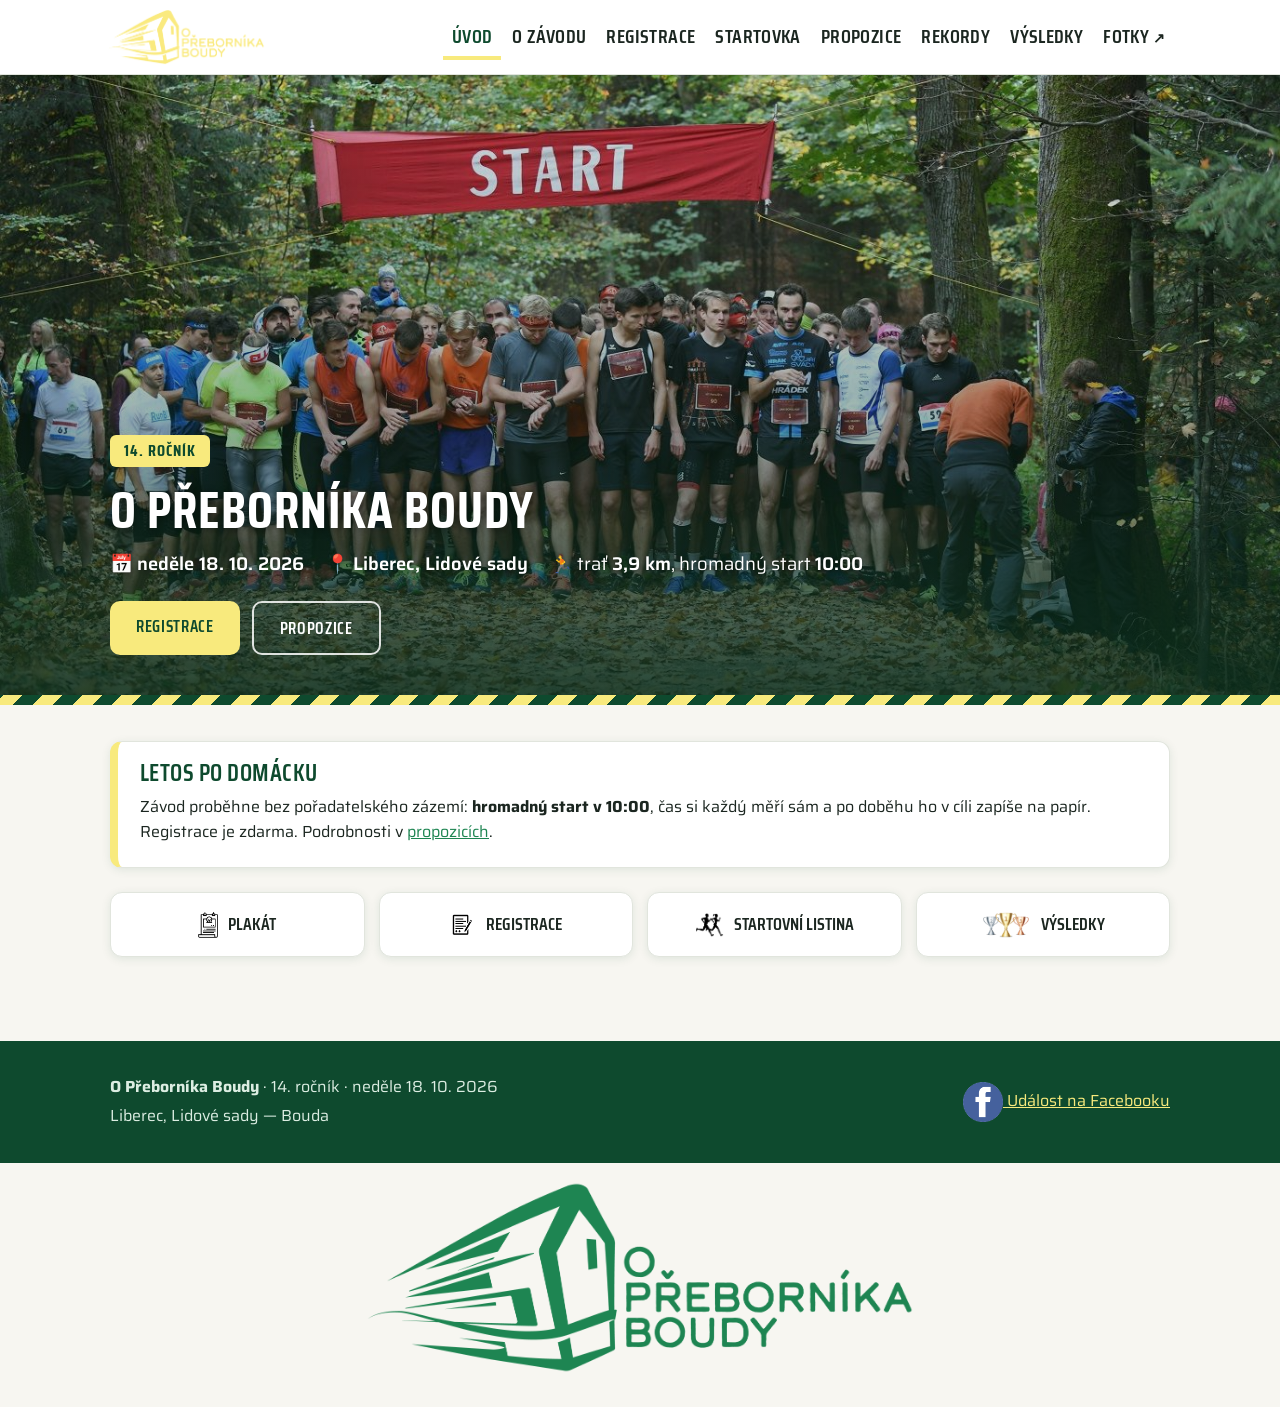
==== commit bc64100f: "Add files via upload" ====
--- a/index.html
+++ b/index.html
@@ -74,7 +74,6 @@
         <p>Liberec, Lidové sady — Bouda</p>
       </div>
       <div>
-        <p>Pořadatel: Jan Schulhof · <a href="tel:+420739111338">739 111 338</a> · <a href="mailto:jan.schulhof@gmail.com">jan.schulhof@gmail.com</a></p>
         <p><a class="fb-odkaz" href="https://www.facebook.com/events/980581833179244" target="_blank" rel="noopener"><img src="facebook.png" alt="Facebook" loading="lazy"> Událost na Facebooku</a></p>
       </div>
     </div>
--- a/site.css
+++ b/site.css
@@ -752,3 +752,40 @@
   html { scroll-behavior: auto; }
   *, *::before, *::after { transition: none !important; animation: none !important; }
 }
+
+/* --- Upozornění (úvod, propozice) -------------------------------------- */
+.oznameni {
+  background: var(--karta);
+  border: 1px solid var(--linka);
+  border-left: 8px solid var(--faborek);
+  border-radius: var(--radius);
+  box-shadow: var(--stin);
+  padding: 18px 22px;
+  margin-bottom: 24px;
+}
+.oznameni h2 { font-size: 1.5rem; margin-bottom: .3em; color: var(--les-tmava); }
+.oznameni p { margin: .3em 0; }
+
+/* --- Startovní listina -------------------------------------------------- */
+.sl-lista { display: flex; flex-wrap: wrap; align-items: center; gap: 12px 16px; margin: 20px 0 18px; }
+.sl-pocet { font-family: var(--pismo-nadpis); font-weight: 700; font-size: 1.3rem; color: var(--les-tmava); }
+.sl-hledat { max-width: 280px; margin-left: auto; }
+@media (max-width: 600px) { .sl-hledat { max-width: none; margin-left: 0; } .sl-tisk { display: none; } }
+.sl-tab td:first-child, .sl-tab th:first-child { width: 3.5em; text-align: right; }
+.sl-tab td:first-child { color: var(--inkoust-2); }
+.sl-zprava { text-align: center; color: var(--inkoust-2); padding: 20px; }
+.jen-tisk { display: none; }
+
+@media print {
+  .listka, .paticka, .sl-lista, #backToTop, .sl-zprava, .reg-okno { display: none !important; }
+  body { background: #fff; font-size: 11pt; }
+  .obal { padding: 0; max-width: none; }
+  h1 { font-size: 20pt; margin-bottom: 2pt; }
+  .tab { box-shadow: none; }
+  .tab th { background: #fff !important; color: #000; border-bottom: 2px solid #000; }
+  .tab td { border-top: 1px solid #999; padding: 6pt 8pt; background: #fff !important; }
+  th.jen-tisk, td.jen-tisk { display: table-cell; width: 22%; }
+  tbody.jen-tisk { display: table-row-group; }
+  tbody.jen-tisk td { height: 22pt; }
+  tr { break-inside: avoid; }
+}
